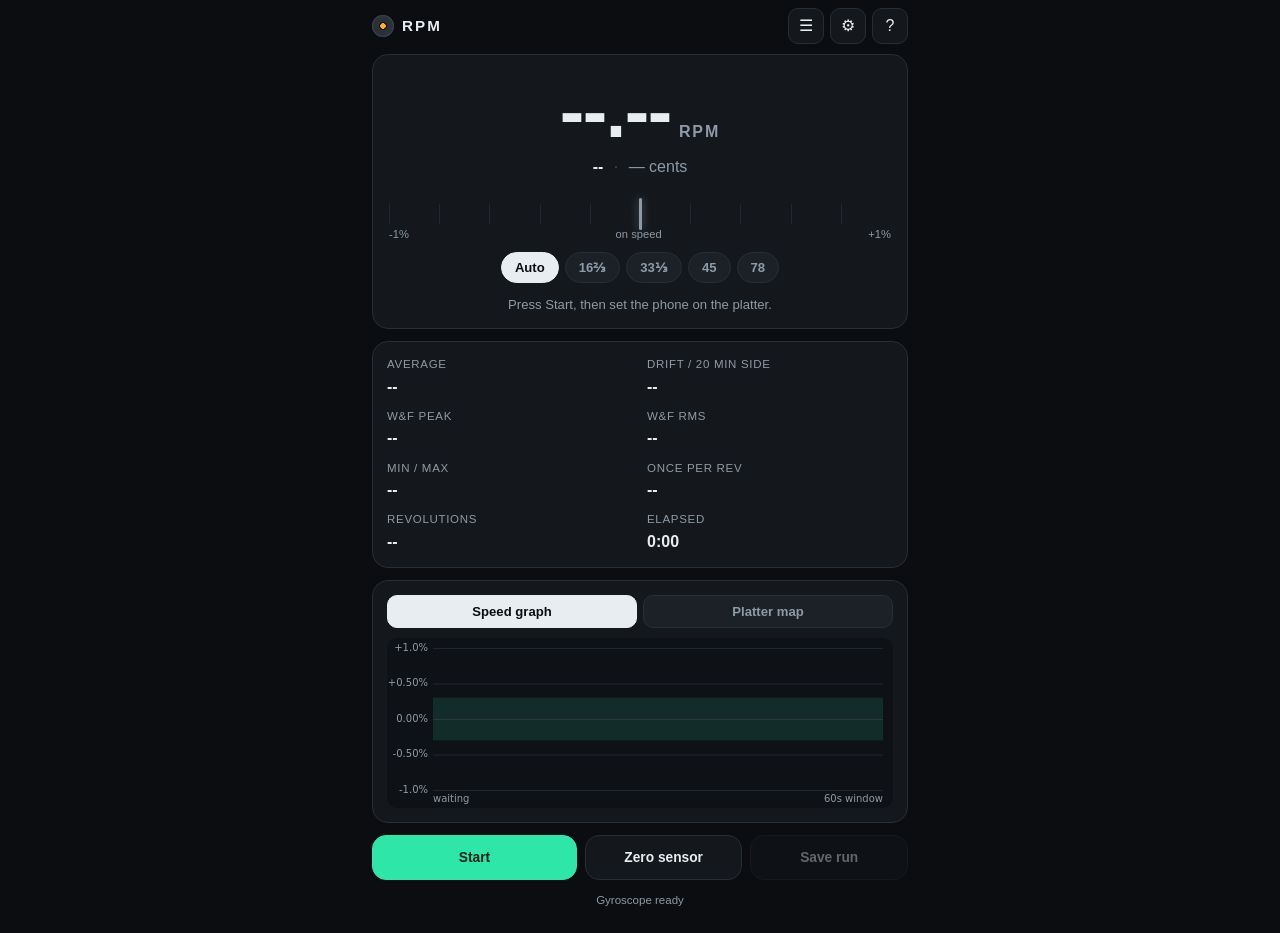
==== index.html @ 4c479c5c "Add RPM turntable speed and accuracy app An installable iPhone web app that measures turntable speed" ====
<!DOCTYPE html>
<html lang="en">
<head>
<meta charset="utf-8">
<meta name="viewport" content="width=device-width, initial-scale=1, viewport-fit=cover, user-scalable=no">
<title>RPM — Turntable Speed &amp; Accuracy</title>
<meta name="description" content="Measure your turntable's speed accuracy and wow &amp; flutter with your iPhone's gyroscope.">
<meta name="theme-color" content="#0b0d10">
<meta name="apple-mobile-web-app-capable" content="yes">
<meta name="apple-mobile-web-app-status-bar-style" content="black-translucent">
<meta name="apple-mobile-web-app-title" content="RPM">
<meta name="mobile-web-app-capable" content="yes">
<link rel="manifest" href="manifest.webmanifest">
<link rel="apple-touch-icon" href="icons/icon-180.png">
<link rel="icon" href="icons/icon-192.png" sizes="192x192">
<link rel="stylesheet" href="app.css">
</head>
<body>

<header class="bar">
  <div class="brand">
    <span class="brand-mark" aria-hidden="true"></span>
    <span class="brand-name">RPM</span>
    <span class="badge" id="simBadge" hidden>SIM</span>
  </div>
  <div class="bar-actions">
    <button class="icon-btn" id="btnHistory" aria-label="History" title="History">&#9776;</button>
    <button class="icon-btn" id="btnSettings" aria-label="Settings" title="Settings">&#9881;</button>
    <button class="icon-btn" id="btnHelp" aria-label="Help" title="Help">?</button>
  </div>
</header>

<main>
  <!-- ---------------- readout ---------------- -->
  <section class="card readout" id="readout">
    <div class="spin-wrap" id="spinWrap">
      <div class="rpm-line">
        <span class="rpm-value" id="rpmValue">--.--</span>
        <span class="rpm-unit">RPM</span>
      </div>
      <div class="dev-line" id="devLine">
        <span class="dev-pct" id="devPct">--</span>
        <span class="dev-sep">·</span>
        <span class="dev-cents" id="devCents">-- cents</span>
      </div>
    </div>

    <div class="meter" id="meter">
      <div class="meter-band" id="meterBand"></div>
      <div class="meter-ticks" id="meterTicks"></div>
      <div class="meter-zero"></div>
      <div class="meter-needle" id="meterNeedle"></div>
      <div class="meter-scale">
        <span id="meterMin">-1%</span><span id="meterMid">on speed</span><span id="meterMax">+1%</span>
      </div>
    </div>

    <div class="targets" id="targets" role="group" aria-label="Target speed"></div>
    <p class="status" id="status">Press Start, then set the phone on the platter.</p>
  </section>

  <!-- ---------------- stats ---------------- -->
  <section class="card stats">
    <div class="stat"><span class="k">Average</span><span class="v" id="sAvg">--</span></div>
    <div class="stat"><span class="k">Drift / 20 min side</span><span class="v" id="sDrift">--</span></div>
    <div class="stat"><span class="k">W&amp;F peak</span><span class="v" id="sWfPeak">--</span></div>
    <div class="stat"><span class="k">W&amp;F RMS</span><span class="v" id="sWfRms">--</span></div>
    <div class="stat"><span class="k">Min / max</span><span class="v" id="sRange">--</span></div>
    <div class="stat"><span class="k">Once per rev</span><span class="v" id="sHarm">--</span></div>
    <div class="stat"><span class="k">Revolutions</span><span class="v" id="sRevs">--</span></div>
    <div class="stat"><span class="k">Elapsed</span><span class="v" id="sTime">0:00</span></div>
  </section>

  <!-- ---------------- graphs ---------------- -->
  <section class="card graphs">
    <div class="tabs" role="tablist">
      <button class="tab is-on" id="tabGraph" role="tab" aria-selected="true">Speed graph</button>
      <button class="tab" id="tabMap" role="tab" aria-selected="false">Platter map</button>
    </div>
    <div class="canvas-wrap" id="wrapGraph"><canvas id="chart"></canvas></div>
    <div class="canvas-wrap" id="wrapMap" hidden>
      <canvas id="polar"></canvas>
      <p class="hint">Average speed error by position of the platter through one revolution. A strong pattern
        here points at something turning once per revolution — a worn belt joint, an off-centre pulley, motor cogging.</p>
    </div>
  </section>

  <!-- ---------------- controls ---------------- -->
  <div class="controls">
    <button class="btn btn-primary" id="btnStart">Start</button>
    <button class="btn" id="btnZero">Zero sensor</button>
    <button class="btn" id="btnSave" disabled>Save run</button>
  </div>
  <p class="foot" id="sensorInfo"></p>
</main>

<!-- ---------------- sheets ---------------- -->
<div class="sheet" id="sheetSettings" hidden>
  <div class="sheet-inner">
    <div class="sheet-head"><h2>Settings</h2><button class="icon-btn" data-close>&times;</button></div>

    <label class="row"><span>Smoothing window<small id="lblSmooth"></small></span>
      <input type="range" id="setSmooth" min="5" max="120" step="5"></label>

    <label class="row"><span>“On speed” threshold<small id="lblThresh"></small></span>
      <input type="range" id="setThresh" min="5" max="100" step="5"></label>

    <label class="row"><span>Graph scale<small id="lblScale"></small></span>
      <input type="range" id="setScale" min="1" max="20" step="1"></label>

    <label class="row"><span>Graph window<small id="lblWindow"></small></span>
      <input type="range" id="setWindow" min="15" max="300" step="15"></label>

    <label class="row"><span>Settling time ignored at start<small id="lblSettle"></small></span>
      <input type="range" id="setSettle" min="0" max="20" step="1"></label>

    <label class="row switch"><span>Counter-rotate the display<small>Keeps the numbers upright while the phone spins</small></span>
      <input type="checkbox" id="setCounter"></label>

    <label class="row switch"><span>Freeze on stop<small>Keep the reading when the platter stops</small></span>
      <input type="checkbox" id="setFreeze"></label>

    <label class="row switch"><span>Keep screen awake<small>While measuring</small></span>
      <input type="checkbox" id="setWake"></label>

    <label class="row"><span>78 RPM reference<small>Some decks are cut for 78.26</small></span>
      <select id="set78"><option value="78">78.00</option><option value="78.26">78.26</option></select></label>

    <label class="row"><span>16 RPM reference</span>
      <select id="set16"><option value="16.6667">16⅔</option><option value="16">16.00</option></select></label>

    <div class="row block">
      <span>Gyroscope scale calibration<small id="lblCal"></small></span>
      <div class="btn-row">
        <button class="btn btn-sm" id="btnCompass">Calibrate with compass</button>
        <button class="btn btn-sm" id="btnCalReset">Reset to 1.000</button>
      </div>
      <p class="hint">Optional. Spins the platter for a minute and counts real revolutions with the magnetometer,
        then corrects any scale error in the gyroscope. Do it once, away from speakers and motors.</p>
    </div>

    <div class="row block">
      <span>Data</span>
      <div class="btn-row">
        <button class="btn btn-sm" id="btnExport">Export history CSV</button>
        <button class="btn btn-sm danger" id="btnWipe">Erase history</button>
      </div>
    </div>
  </div>
</div>

<div class="sheet" id="sheetHistory" hidden>
  <div class="sheet-inner">
    <div class="sheet-head"><h2>History</h2><button class="icon-btn" data-close>&times;</button></div>
    <div id="historyList" class="history"></div>
  </div>
</div>

<div class="sheet" id="sheetHelp" hidden>
  <div class="sheet-inner">
    <div class="sheet-head"><h2>How to use it</h2><button class="icon-btn" data-close>&times;</button></div>
    <ol class="help">
      <li>Put a record on the platter so the phone sits on vinyl, not on bare metal or the mat's ribs.</li>
      <li>Press <b>Zero sensor</b> with the phone lying still on the stopped platter. Two seconds.</li>
      <li>Press <b>Start</b>, lay the phone flat next to the spindle, and start the turntable.</li>
      <li>Give it a full minute. Wow and flutter need revolutions to show themselves.</li>
      <li>Stop the platter; the reading freezes. <b>Save run</b> keeps it in History.</li>
    </ol>
    <p class="hint">The gyroscope measures how fast the whole platter turns, so it does not matter where on the
      record the phone sits, or whether it is centred. It does matter that the phone is flat and cannot slide.</p>
    <h3>Reading the numbers</h3>
    <ul class="help">
      <li><b>Average</b> is the honest speed figure: total angle turned divided by total time.</li>
      <li><b>%</b> is how far that is from the target. <b>Cents</b> is the same error as musical pitch — 17 cents is
        roughly the smallest shift most people can hear on a sustained note.</li>
      <li><b>W&amp;F peak</b> is the largest departure from your own average; <b>RMS</b> is the typical one.
        Both are measured after smoothing, so they describe wow (slow wavering) rather than true flutter.</li>
      <li><b>Once per rev</b> isolates the part of the error that repeats exactly once every turn.</li>
    </ul>
    <h3>What this cannot do</h3>
    <p class="hint">Phone gyroscopes report about 60 readings a second, so anything wavering faster than ~30 times a
      second is invisible here — that is the flutter end of the band a 3,150 Hz test record measures. Treat the
      W&amp;F figures as a wow measurement and a good relative indicator, not as a lab result. The noise floor of
      your own sensor is shown under the buttons after you zero it; readings near that floor are the phone, not the deck.</p>
    <p class="hint" id="aboutLine"></p>
  </div>
</div>

<div class="modal" id="modalCompass" hidden>
  <div class="modal-inner">
    <h2>Compass calibration</h2>
    <p class="hint">Start the platter at any speed and let the phone ride for at least a minute. The compass counts
      whole revolutions; the gyroscope is then corrected to agree with it.</p>
    <div class="cal-grid">
      <div><span class="k">Revolutions</span><span class="v" id="calRevs">0.00</span></div>
      <div><span class="k">Compass RPM</span><span class="v" id="calCompass">--</span></div>
      <div><span class="k">Gyro RPM</span><span class="v" id="calGyro">--</span></div>
      <div><span class="k">Correction</span><span class="v" id="calFactor">--</span></div>
    </div>
    <p class="status" id="calStatus">Waiting for rotation…</p>
    <div class="btn-row">
      <button class="btn" id="calCancel">Cancel</button>
      <button class="btn btn-primary" id="calApply" disabled>Apply</button>
    </div>
  </div>
</div>

<div class="toast" id="toast" hidden></div>

<script type="module" src="js/app.js"></script>
</body>
</html>
---- app.css ----
:root{
  --bg:#0b0d10;
  --panel:#14181d;
  --panel-2:#1b2127;
  --line:#262e36;
  --text:#e8edf2;
  --dim:#8d9aa7;
  --good:#2ee6a8;
  --warn:#ffb020;
  --bad:#ff5a5f;
  --slow:#4da3ff;
  --accent:#ffb020;
  --radius:16px;
  --safe-t:env(safe-area-inset-top,0px);
  --safe-b:env(safe-area-inset-bottom,0px);
}

*{box-sizing:border-box;-webkit-tap-highlight-color:transparent}
/* `display:flex` on the sheets would otherwise beat the `hidden` attribute */
[hidden]{display:none!important}
html,body{margin:0;padding:0}
body{
  background:var(--bg);color:var(--text);
  font:16px/1.45 -apple-system,BlinkMacSystemFont,"SF Pro Text","Segoe UI",Roboto,sans-serif;
  padding:calc(var(--safe-t) + 8px) 12px calc(var(--safe-b) + 24px);
  max-width:560px;margin:0 auto;
  overscroll-behavior-y:contain;
}
h2{font-size:1.1rem;margin:0}
h3{font-size:.95rem;margin:18px 0 6px}
small{display:block;color:var(--dim);font-size:.75rem;font-weight:400;margin-top:2px}

/* ---------- top bar ---------- */
.bar{display:flex;align-items:center;justify-content:space-between;margin-bottom:10px}
.brand{display:flex;align-items:center;gap:8px}
.brand-mark{
  width:22px;height:22px;border-radius:50%;
  background:radial-gradient(circle at 50% 50%,var(--accent) 0 18%,#0b0d10 19% 24%,#2a3038 25% 100%);
  box-shadow:inset 0 0 0 1px #39424d;
}
.brand-name{font-weight:700;letter-spacing:.14em;font-size:.95rem}
.badge{background:var(--warn);color:#241a00;font-size:.6rem;font-weight:800;padding:2px 6px;border-radius:5px;letter-spacing:.1em}
.bar-actions{display:flex;gap:6px}
.icon-btn{
  width:36px;height:36px;border-radius:10px;border:1px solid var(--line);
  background:var(--panel);color:var(--text);font-size:1rem;line-height:1;cursor:pointer;
}
.icon-btn:active{background:var(--panel-2)}

/* ---------- cards ---------- */
.card{background:var(--panel);border:1px solid var(--line);border-radius:var(--radius);padding:14px;margin-bottom:12px}

/* ---------- readout ---------- */
.readout{text-align:center;padding-top:20px;overflow:hidden}
.spin-wrap{will-change:transform;display:flex;flex-direction:column;justify-content:center}
/* while the phone turns with the platter the readout is counter-rotated, so it needs a square
   of room to swing in and a little shrinking to stay inside the card */
.readout.is-spinning .spin-wrap{height:min(62vw,240px);transform-origin:50% 50%}
.rpm-line{display:flex;align-items:baseline;justify-content:center;gap:8px}
.rpm-value{
  font-size:clamp(3.2rem,19vw,4.6rem);font-weight:700;letter-spacing:-.02em;
  font-variant-numeric:tabular-nums;font-feature-settings:"tnum";line-height:1;
  color:var(--text);transition:color .25s;
}
.rpm-value.is-good{color:var(--good)}
.rpm-value.is-warn{color:var(--warn)}
.rpm-value.is-bad{color:var(--bad)}
.rpm-unit{font-size:1rem;color:var(--dim);letter-spacing:.12em;font-weight:600}
.dev-line{margin-top:6px;font-variant-numeric:tabular-nums;color:var(--dim);font-size:1rem}
.dev-pct{font-weight:700;color:var(--text)}
.dev-sep{opacity:.4;margin:0 6px}

/* ---------- deviation meter ---------- */
.meter{position:relative;height:46px;margin:18px 2px 10px}
.meter-band{position:absolute;top:8px;bottom:18px;left:50%;transform:translateX(-50%);
  background:rgba(46,230,168,.14);border-left:1px solid rgba(46,230,168,.35);border-right:1px solid rgba(46,230,168,.35);border-radius:3px}
.meter-ticks{position:absolute;top:8px;bottom:18px;left:0;right:0;
  background-image:repeating-linear-gradient(to right,var(--line) 0 1px,transparent 1px 10%);opacity:.7}
.meter-zero{position:absolute;top:4px;bottom:14px;left:50%;width:2px;margin-left:-1px;background:var(--dim);opacity:.8}
.meter-needle{position:absolute;top:2px;bottom:12px;left:50%;width:3px;margin-left:-1.5px;border-radius:2px;
  background:var(--text);transition:left .12s linear,background .25s;box-shadow:0 0 10px rgba(255,255,255,.35)}
.meter-scale{position:absolute;left:0;right:0;bottom:0;display:flex;justify-content:space-between;color:var(--dim);font-size:.7rem}

/* ---------- targets ---------- */
.targets{display:flex;gap:6px;justify-content:center;flex-wrap:wrap;margin-top:4px}
.chip{
  border:1px solid var(--line);background:var(--panel-2);color:var(--dim);
  border-radius:999px;padding:7px 13px;font-size:.82rem;font-weight:600;cursor:pointer;
}
.chip.is-on{background:var(--text);color:#0b0d10;border-color:var(--text)}
.chip.is-auto-hit{border-color:var(--accent);color:var(--accent)}
.status{color:var(--dim);font-size:.82rem;margin:12px 0 0;min-height:1.2em}

/* ---------- stats ---------- */
.stats{display:grid;grid-template-columns:1fr 1fr;gap:10px 14px}
.stat{display:flex;flex-direction:column;gap:2px;min-width:0}
.stat .k{color:var(--dim);font-size:.72rem;text-transform:uppercase;letter-spacing:.06em}
.stat .v{font-weight:600;font-variant-numeric:tabular-nums;white-space:nowrap;overflow:hidden;text-overflow:ellipsis}

/* ---------- graphs ---------- */
.tabs{display:flex;gap:6px;margin-bottom:10px}
.tab{flex:1;padding:8px;border-radius:10px;border:1px solid var(--line);background:var(--panel-2);
  color:var(--dim);font-size:.82rem;font-weight:600;cursor:pointer}
.tab.is-on{background:var(--text);color:#0b0d10;border-color:var(--text)}
.canvas-wrap{position:relative}
canvas{width:100%;display:block;border-radius:10px;background:#0e1216}
#chart{height:170px}
#polar{height:280px}
.hint{color:var(--dim);font-size:.78rem;margin:10px 0 0}

/* ---------- controls ---------- */
.controls{display:grid;grid-template-columns:1.3fr 1fr 1fr;gap:8px}
.btn{
  padding:14px 10px;border-radius:14px;border:1px solid var(--line);background:var(--panel);
  color:var(--text);font-size:.86rem;font-weight:600;cursor:pointer;white-space:nowrap;
}
.btn:active{background:var(--panel-2)}
.btn[disabled]{opacity:.4}
.btn-primary{background:var(--good);border-color:var(--good);color:#04241a}
.btn-primary.is-stop{background:var(--bad);border-color:var(--bad);color:#2a0406}
.btn-sm{padding:9px 12px;font-size:.82rem;border-radius:10px}
.btn.danger{color:var(--bad)}
.btn-row{display:flex;gap:8px;flex-wrap:wrap;margin-top:8px}
.foot{color:var(--dim);font-size:.72rem;text-align:center;margin:12px 0 0;white-space:pre-line}

/* ---------- sheets & modal ---------- */
.sheet{position:fixed;inset:0;background:rgba(0,0,0,.6);z-index:20;display:flex;align-items:flex-end;justify-content:center}
.sheet-inner{
  background:var(--panel);width:100%;max-width:560px;max-height:88vh;overflow-y:auto;-webkit-overflow-scrolling:touch;
  border-radius:18px 18px 0 0;border-top:1px solid var(--line);
  padding:16px 16px calc(var(--safe-b) + 28px);
}
.sheet-head{display:flex;align-items:center;justify-content:space-between;margin-bottom:12px;position:sticky;top:-16px;
  background:var(--panel);padding:8px 0;z-index:1}
.row{display:flex;align-items:center;justify-content:space-between;gap:14px;padding:12px 0;border-bottom:1px solid var(--line);font-size:.9rem}
.row.block{display:block}
.row input[type=range]{flex:0 0 42%;accent-color:var(--good)}
.row select{background:var(--panel-2);color:var(--text);border:1px solid var(--line);border-radius:8px;padding:8px}
.row.switch input{width:46px;height:28px;accent-color:var(--good)}
.help{color:var(--dim);font-size:.85rem;padding-left:20px}
.help li{margin-bottom:8px}
.help b{color:var(--text)}

.history .item{border-bottom:1px solid var(--line);padding:12px 0;display:flex;justify-content:space-between;gap:12px;align-items:flex-start}
.history .when{color:var(--dim);font-size:.75rem}
.history .big{font-weight:700;font-variant-numeric:tabular-nums}
.history .meta{color:var(--dim);font-size:.78rem}
.history .del{background:none;border:none;color:var(--bad);font-size:1.1rem;cursor:pointer;padding:4px 6px}
.empty{color:var(--dim);font-size:.85rem;text-align:center;padding:24px 0}

.modal{position:fixed;inset:0;background:rgba(0,0,0,.72);z-index:30;display:flex;align-items:center;justify-content:center;padding:18px}
.modal-inner{background:var(--panel);border:1px solid var(--line);border-radius:var(--radius);padding:18px;max-width:420px;width:100%}
.cal-grid{display:grid;grid-template-columns:1fr 1fr;gap:12px;margin:16px 0}
.cal-grid .k{display:block;color:var(--dim);font-size:.72rem;text-transform:uppercase;letter-spacing:.06em}
.cal-grid .v{font-weight:700;font-variant-numeric:tabular-nums}

.toast{position:fixed;left:50%;bottom:calc(var(--safe-b) + 24px);transform:translateX(-50%);
  background:var(--text);color:#0b0d10;padding:10px 16px;border-radius:999px;font-size:.85rem;font-weight:600;z-index:40}

@media (prefers-reduced-motion:reduce){*{transition:none!important}}
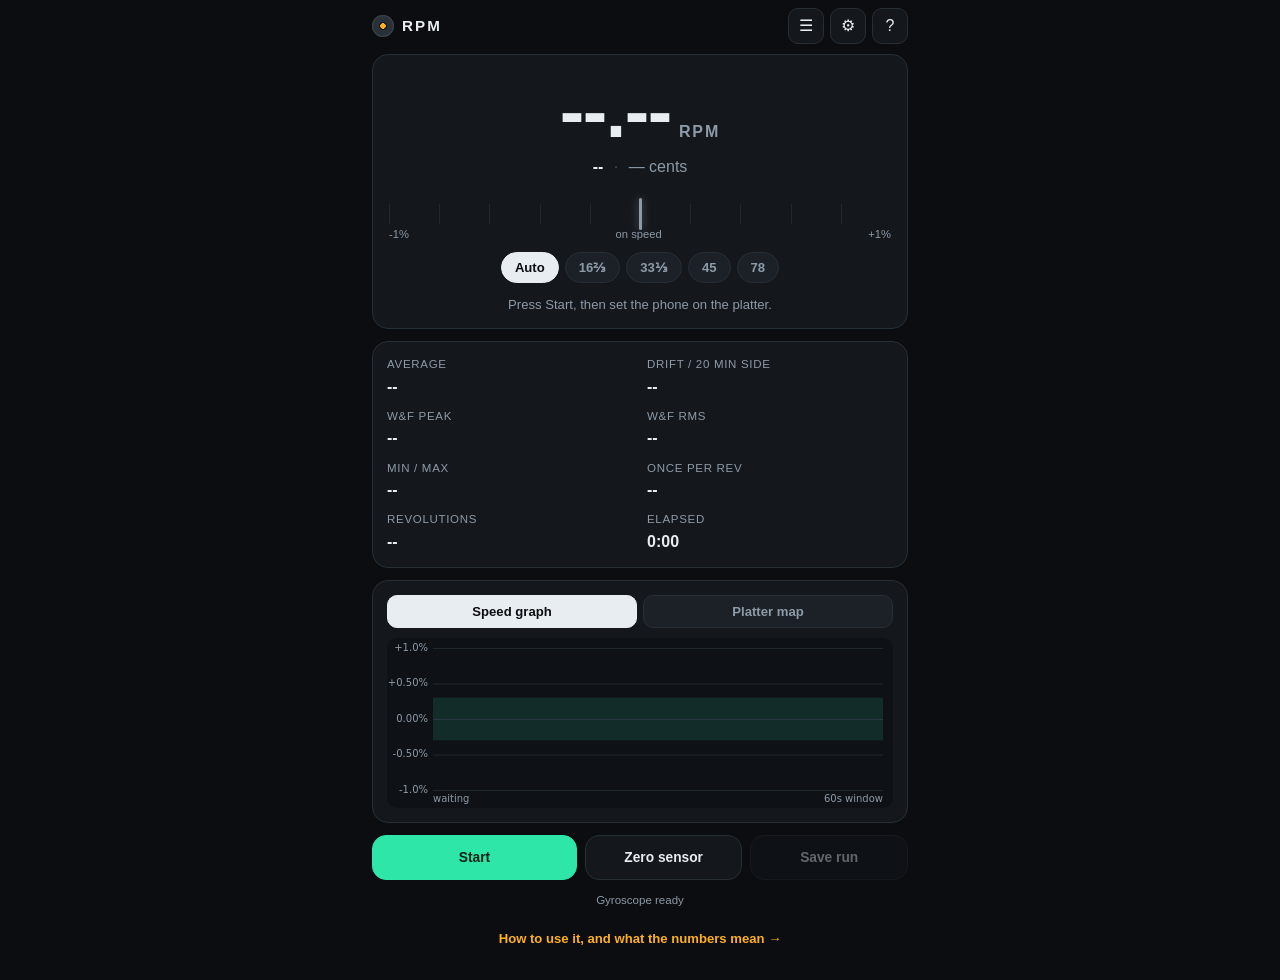
==== commit 5b3fc3eb: "Add a full guide page, replacing the cramped help sheet The "?" sheet had the quick start and a few " ====
--- a/index.html
+++ b/index.html
@@ -26,7 +26,7 @@
   <div class="bar-actions">
     <button class="icon-btn" id="btnHistory" aria-label="History" title="History">&#9776;</button>
     <button class="icon-btn" id="btnSettings" aria-label="Settings" title="Settings">&#9881;</button>
-    <button class="icon-btn" id="btnHelp" aria-label="Help" title="Help">?</button>
+    <a class="icon-btn" href="guide.html" aria-label="Guide" title="Guide">?</a>
   </div>
 </header>
 
@@ -92,6 +92,7 @@
     <button class="btn" id="btnSave" disabled>Save run</button>
   </div>
   <p class="foot" id="sensorInfo"></p>
+  <p class="foot"><a class="guide-link" href="guide.html">How to use it, and what the numbers mean &rarr;</a></p>
 </main>
 
 <!-- ---------------- sheets ---------------- -->
@@ -156,36 +157,6 @@
   </div>
 </div>
 
-<div class="sheet" id="sheetHelp" hidden>
-  <div class="sheet-inner">
-    <div class="sheet-head"><h2>How to use it</h2><button class="icon-btn" data-close>&times;</button></div>
-    <ol class="help">
-      <li>Put a record on the platter so the phone sits on vinyl, not on bare metal or the mat's ribs.</li>
-      <li>Press <b>Zero sensor</b> with the phone lying still on the stopped platter. Two seconds.</li>
-      <li>Press <b>Start</b>, lay the phone flat next to the spindle, and start the turntable.</li>
-      <li>Give it a full minute. Wow and flutter need revolutions to show themselves.</li>
-      <li>Stop the platter; the reading freezes. <b>Save run</b> keeps it in History.</li>
-    </ol>
-    <p class="hint">The gyroscope measures how fast the whole platter turns, so it does not matter where on the
-      record the phone sits, or whether it is centred. It does matter that the phone is flat and cannot slide.</p>
-    <h3>Reading the numbers</h3>
-    <ul class="help">
-      <li><b>Average</b> is the honest speed figure: total angle turned divided by total time.</li>
-      <li><b>%</b> is how far that is from the target. <b>Cents</b> is the same error as musical pitch — 17 cents is
-        roughly the smallest shift most people can hear on a sustained note.</li>
-      <li><b>W&amp;F peak</b> is the largest departure from your own average; <b>RMS</b> is the typical one.
-        Both are measured after smoothing, so they describe wow (slow wavering) rather than true flutter.</li>
-      <li><b>Once per rev</b> isolates the part of the error that repeats exactly once every turn.</li>
-    </ul>
-    <h3>What this cannot do</h3>
-    <p class="hint">Phone gyroscopes report about 60 readings a second, so anything wavering faster than ~30 times a
-      second is invisible here — that is the flutter end of the band a 3,150 Hz test record measures. Treat the
-      W&amp;F figures as a wow measurement and a good relative indicator, not as a lab result. The noise floor of
-      your own sensor is shown under the buttons after you zero it; readings near that floor are the phone, not the deck.</p>
-    <p class="hint" id="aboutLine"></p>
-  </div>
-</div>
-
 <div class="modal" id="modalCompass" hidden>
   <div class="modal-inner">
     <h2>Compass calibration</h2>
--- a/app.css
+++ b/app.css
@@ -42,6 +42,7 @@
 .badge{background:var(--warn);color:#241a00;font-size:.6rem;font-weight:800;padding:2px 6px;border-radius:5px;letter-spacing:.1em}
 .bar-actions{display:flex;gap:6px}
 .icon-btn{
+  display:inline-flex;align-items:center;justify-content:center;text-decoration:none;
   width:36px;height:36px;border-radius:10px;border:1px solid var(--line);
   background:var(--panel);color:var(--text);font-size:1rem;line-height:1;cursor:pointer;
 }
@@ -122,6 +123,8 @@
 .btn.danger{color:var(--bad)}
 .btn-row{display:flex;gap:8px;flex-wrap:wrap;margin-top:8px}
 .foot{color:var(--dim);font-size:.72rem;text-align:center;margin:12px 0 0;white-space:pre-line}
+.guide-link{color:var(--accent);text-decoration:none;font-weight:600;font-size:.82rem;
+  display:inline-block;padding:8px 4px}
 
 /* ---------- sheets & modal ---------- */
 .sheet{position:fixed;inset:0;background:rgba(0,0,0,.6);z-index:20;display:flex;align-items:flex-end;justify-content:center}
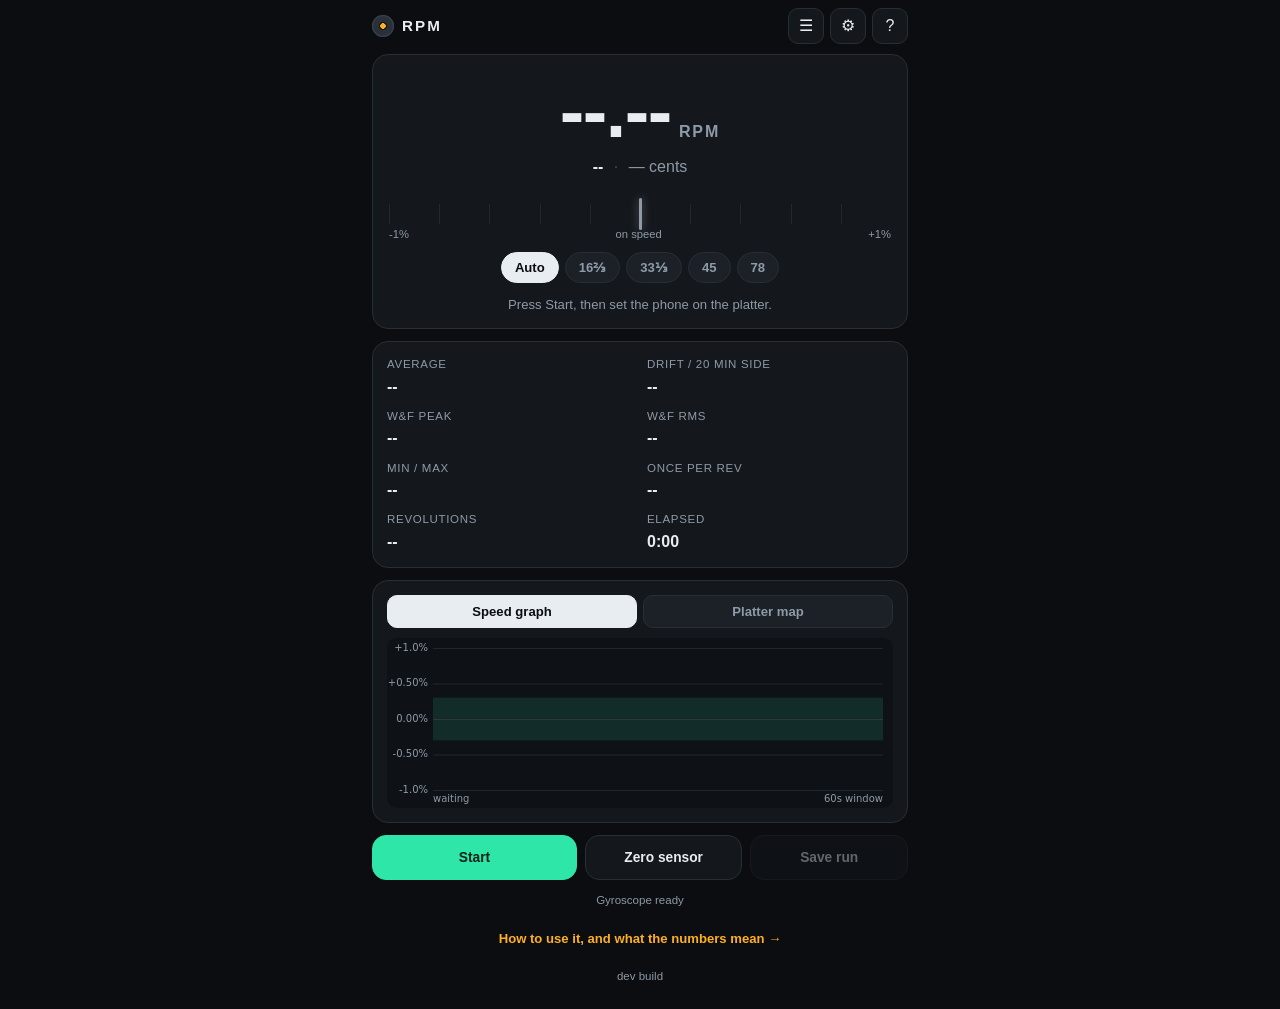
==== commit dff8d9a0: "Make the service worker network-first, and stamp the build in the footer A cache-first service worke" ====
--- a/index.html
+++ b/index.html
@@ -93,6 +93,7 @@
   </div>
   <p class="foot" id="sensorInfo"></p>
   <p class="foot"><a class="guide-link" href="guide.html">How to use it, and what the numbers mean &rarr;</a></p>
+  <p class="foot" id="buildStamp"></p>
 </main>
 
 <!-- ---------------- sheets ---------------- -->
@@ -114,6 +115,18 @@
 
     <label class="row"><span>Settling time ignored at start<small id="lblSettle"></small></span>
       <input type="range" id="setSettle" min="0" max="20" step="1"></label>
+
+    <label class="row"><span>Stop automatically after<small id="lblAutoStop"></small></span>
+      <select id="setAutoStop">
+        <option value="0">Off</option>
+        <option value="30">30 seconds</option>
+        <option value="60">1 minute</option>
+        <option value="120">2 minutes</option>
+        <option value="180">3 minutes</option>
+        <option value="300">5 minutes</option>
+        <option value="600">10 minutes</option>
+        <option value="1200">20 minutes</option>
+      </select></label>
 
     <label class="row switch"><span>Counter-rotate the display<small>Keeps the numbers upright while the phone spins</small></span>
       <input type="checkbox" id="setCounter"></label>
